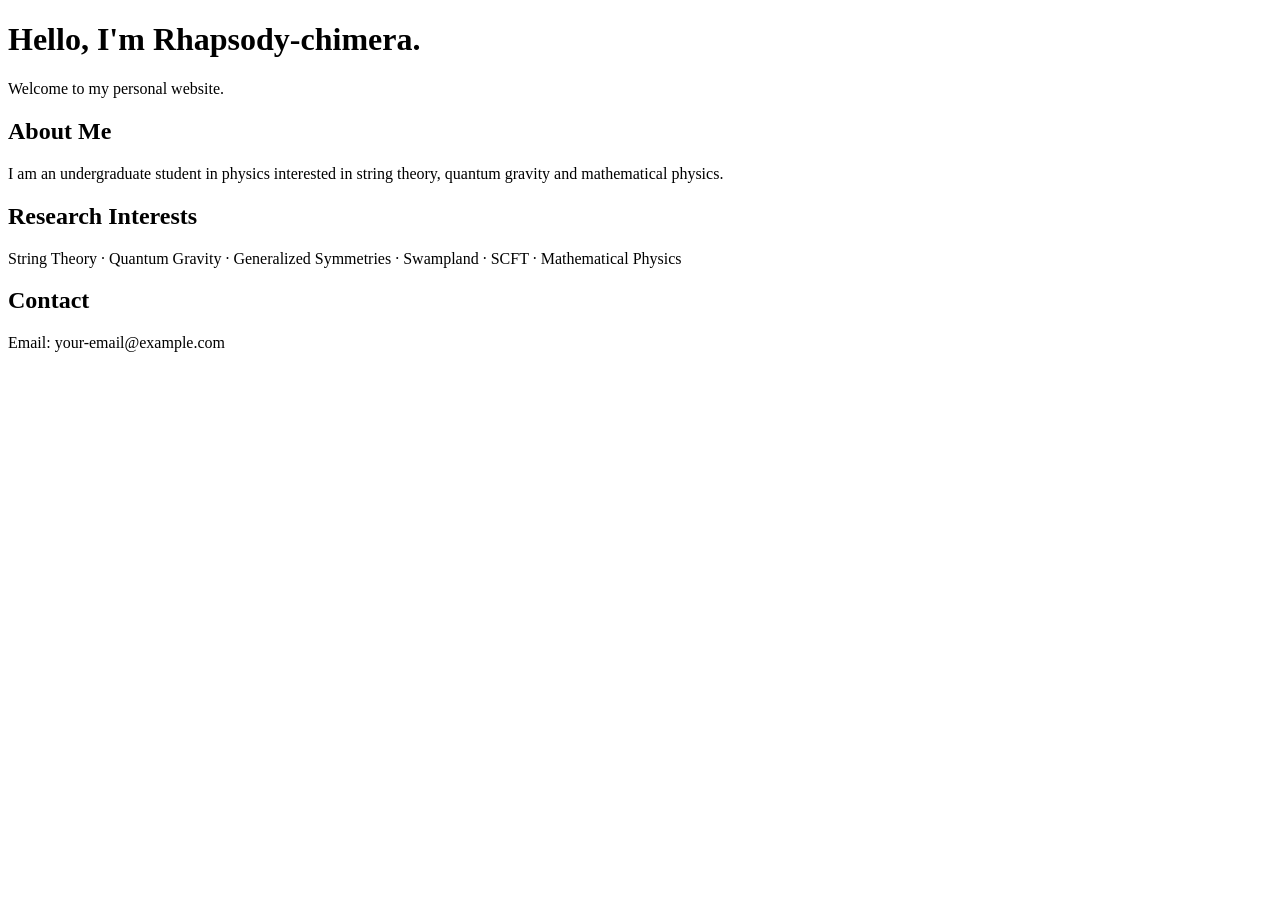
==== index.html @ 691d3041 "Add initial HTML structure for personal website" ====
<!DOCTYPE html>
<html lang="en">
<head>
    <meta charset="UTF-8">
    <meta name="viewport" content="width=device-width, initial-scale=1.0">
    <title>Rhapsody-chimera</title>
</head>

<body>
    <h1>Hello, I'm Rhapsody-chimera.</h1>

    <p>Welcome to my personal website.</p>

    <h2>About Me</h2>
    <p>
        I am an undergraduate student in physics interested in
        string theory, quantum gravity and mathematical physics.
    </p>

    <h2>Research Interests</h2>
    <p>
        String Theory · Quantum Gravity · Generalized Symmetries ·
        Swampland · SCFT · Mathematical Physics
    </p>

    <h2>Contact</h2>
    <p>Email: your-email@example.com</p>
</body>
</html>
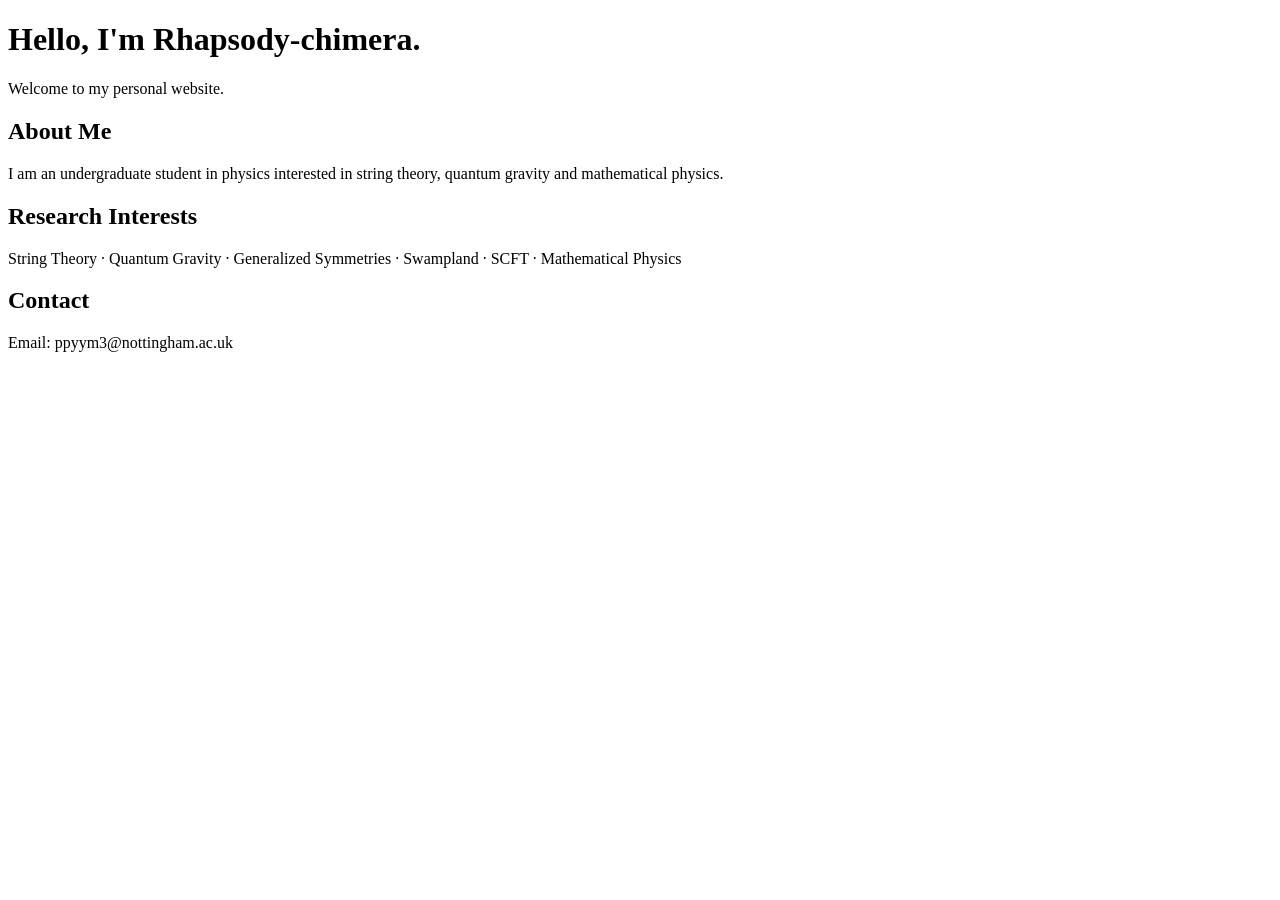
==== commit b9a570b8: "Update contact email in index.html" ====
--- a/index.html
+++ b/index.html
@@ -24,6 +24,6 @@
     </p>
 
     <h2>Contact</h2>
-    <p>Email: your-email@example.com</p>
+    <p>Email: ppyym3@nottingham.ac.uk</p>
 </body>
 </html>
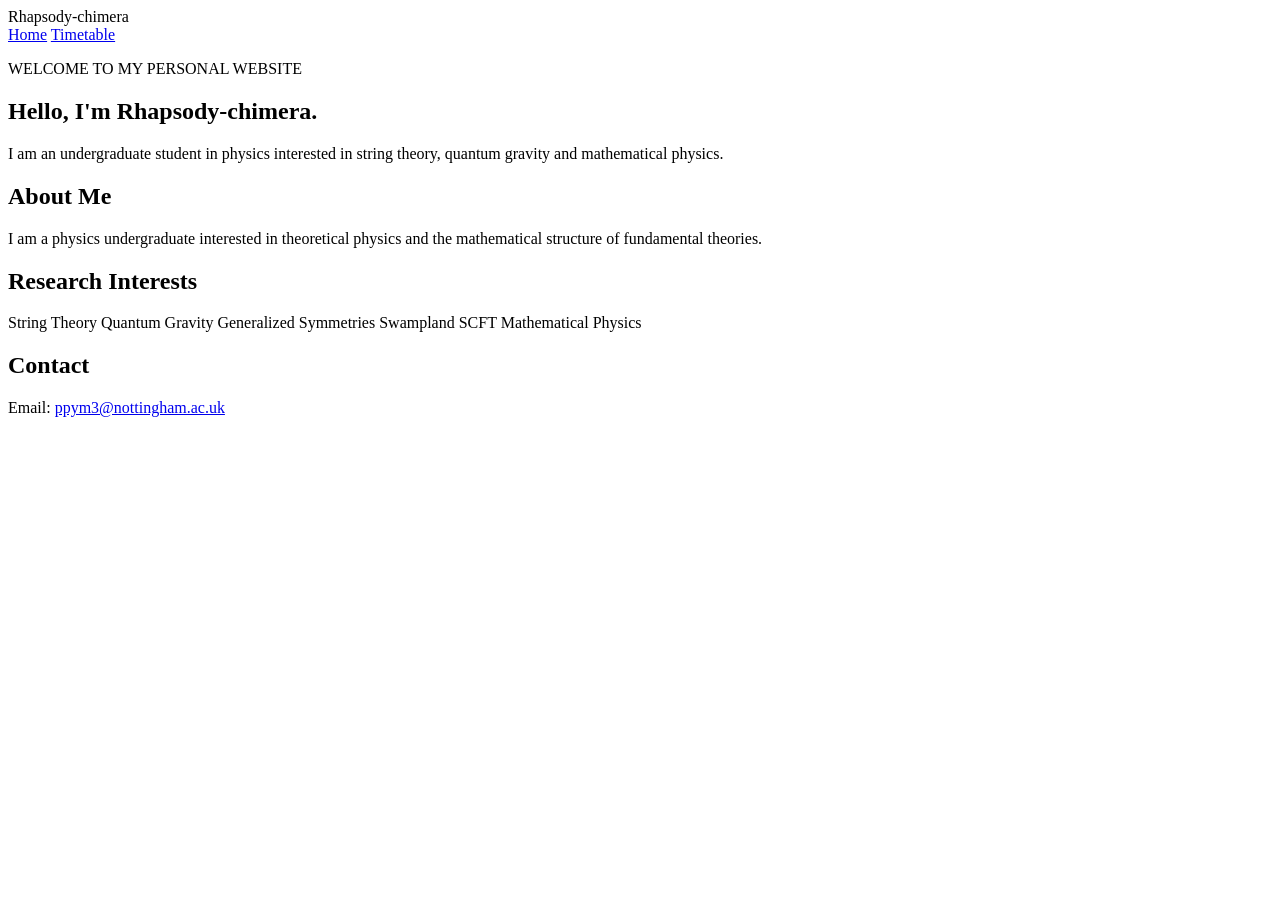
==== commit 592bfc65: "Revamp index.html layout and content structure" ====
--- a/index.html
+++ b/index.html
@@ -1,29 +1,90 @@
 <!DOCTYPE html>
 <html lang="en">
+
 <head>
     <meta charset="UTF-8">
     <meta name="viewport" content="width=device-width, initial-scale=1.0">
     <title>Rhapsody-chimera</title>
+
+    <link rel="stylesheet" href="style.css">
 </head>
 
 <body>
-    <h1>Hello, I'm Rhapsody-chimera.</h1>
 
-    <p>Welcome to my personal website.</p>
+    <nav class="navbar">
+        <div class="logo">Rhapsody-chimera</div>
 
-    <h2>About Me</h2>
-    <p>
-        I am an undergraduate student in physics interested in
-        string theory, quantum gravity and mathematical physics.
-    </p>
+        <div class="nav-links">
+            <a class="active" href="index.html">Home</a>
+            <a href="timetable.html">Timetable</a>
+        </div>
+    </nav>
 
-    <h2>Research Interests</h2>
-    <p>
-        String Theory · Quantum Gravity · Generalized Symmetries ·
-        Swampland · SCFT · Mathematical Physics
-    </p>
 
-    <h2>Contact</h2>
-    <p>Email: ppyym3@nottingham.ac.uk</p>
+    <main class="container">
+
+        <section class="hero glow-card">
+
+            <p class="small-title">WELCOME TO MY PERSONAL WEBSITE</p>
+
+            <h1>Hello, I'm Rhapsody-chimera.</h1>
+
+            <p class="intro">
+                I am an undergraduate student in physics interested in
+                string theory, quantum gravity and mathematical physics.
+            </p>
+
+        </section>
+
+
+        <section class="glow-card">
+
+            <h2>About Me</h2>
+
+            <p>
+                I am a physics undergraduate interested in theoretical physics
+                and the mathematical structure of fundamental theories.
+            </p>
+
+        </section>
+
+
+        <section class="glow-card">
+
+            <h2>Research Interests</h2>
+
+            <div class="tags">
+
+                <span>String Theory</span>
+                <span>Quantum Gravity</span>
+                <span>Generalized Symmetries</span>
+                <span>Swampland</span>
+                <span>SCFT</span>
+                <span>Mathematical Physics</span>
+
+            </div>
+
+        </section>
+
+
+        <section class="glow-card">
+
+            <h2>Contact</h2>
+
+            <p>
+                Email:
+                <a href="mailto:ppym3@nottingham.ac.uk">
+                    ppym3@nottingham.ac.uk
+                </a>
+            </p>
+
+        </section>
+
+    </main>
+
+
+    <script src="script.js"></script>
+
 </body>
+
 </html>
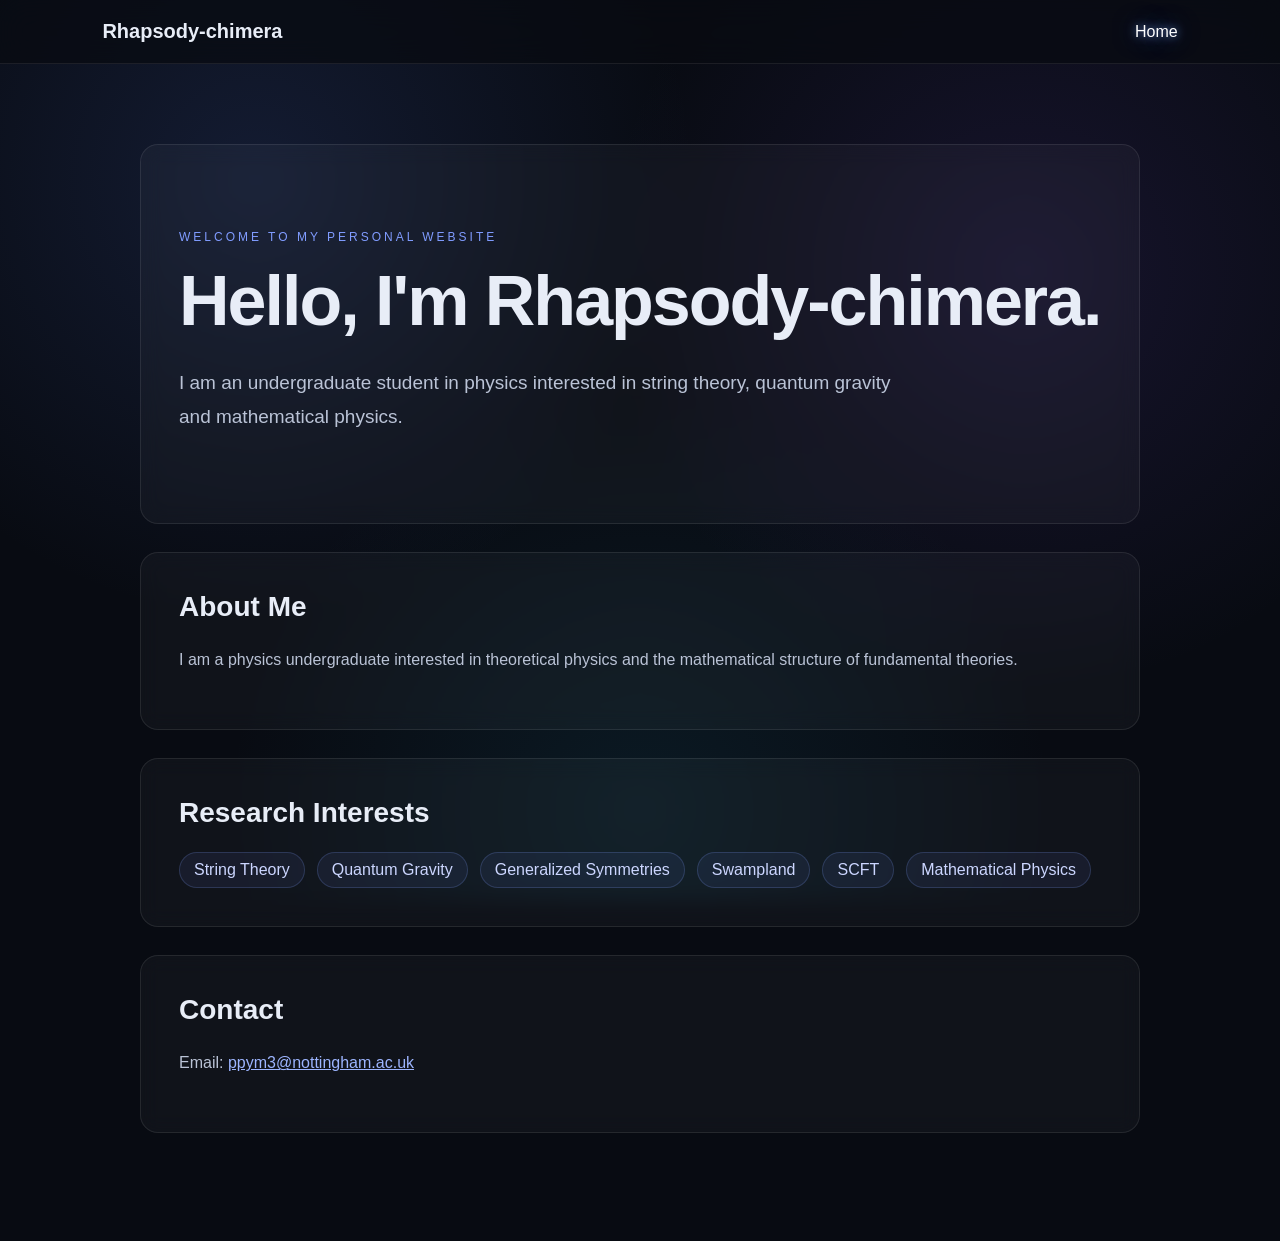
==== commit 6267ef8e: "Remove Timetable link from navigation" ====
--- a/index.html
+++ b/index.html
@@ -16,7 +16,6 @@
 
         <div class="nav-links">
             <a class="active" href="index.html">Home</a>
-            <a href="timetable.html">Timetable</a>
         </div>
     </nav>
 
--- a/style.css
+++ b/style.css
@@ -0,0 +1,309 @@
+* {
+    box-sizing: border-box;
+}
+
+html {
+    scroll-behavior: smooth;
+}
+
+body {
+    margin: 0;
+    min-height: 100vh;
+
+    font-family:
+        Inter,
+        -apple-system,
+        BlinkMacSystemFont,
+        "Segoe UI",
+        sans-serif;
+
+    color: #e8edf7;
+
+    background:
+        radial-gradient(circle at 20% 20%,
+            rgba(66, 94, 180, 0.20),
+            transparent 35%),
+
+        radial-gradient(circle at 80% 30%,
+            rgba(91, 61, 170, 0.18),
+            transparent 35%),
+
+        radial-gradient(circle at 50% 90%,
+            rgba(30, 130, 160, 0.12),
+            transparent 40%),
+
+        #080b12;
+
+    background-attachment: fixed;
+}
+
+
+/* ---------------- 导航栏 ---------------- */
+
+.navbar {
+    position: sticky;
+    top: 0;
+
+    display: flex;
+    justify-content: space-between;
+    align-items: center;
+
+    padding: 20px 8%;
+
+    background: rgba(8, 11, 18, 0.75);
+
+    backdrop-filter: blur(15px);
+
+    border-bottom: 1px solid rgba(255, 255, 255, 0.08);
+
+    z-index: 100;
+}
+
+.logo {
+    font-size: 20px;
+    font-weight: 600;
+}
+
+.nav-links {
+    display: flex;
+    gap: 28px;
+}
+
+.nav-links a {
+    color: #aab3c5;
+    text-decoration: none;
+
+    transition: 0.25s;
+}
+
+.nav-links a:hover,
+.nav-links a.active {
+    color: white;
+
+    text-shadow:
+        0 0 10px rgba(130, 170, 255, 0.8),
+        0 0 25px rgba(90, 130, 255, 0.5);
+}
+
+
+/* ---------------- 主体 ---------------- */
+
+.container {
+    max-width: 1050px;
+
+    margin: auto;
+
+    padding: 80px 25px;
+}
+
+.hero {
+    padding-top: 70px !important;
+    padding-bottom: 70px !important;
+}
+
+h1 {
+    font-size: clamp(40px, 6vw, 70px);
+
+    margin: 10px 0 25px;
+
+    letter-spacing: -2px;
+}
+
+h2 {
+    font-size: 28px;
+
+    margin-top: 0;
+}
+
+p {
+    line-height: 1.8;
+
+    color: #bac3d6;
+}
+
+.intro {
+    max-width: 720px;
+
+    font-size: 19px;
+}
+
+.small-title {
+    color: #809cff;
+
+    font-size: 12px;
+
+    letter-spacing: 3px;
+}
+
+
+/* ---------------- 发光卡片 ---------------- */
+
+.glow-card {
+    position: relative;
+
+    overflow: hidden;
+
+    margin-bottom: 28px;
+
+    padding: 38px;
+
+    border-radius: 18px;
+
+    background: rgba(255, 255, 255, 0.035);
+
+    border: 1px solid rgba(255, 255, 255, 0.09);
+
+    backdrop-filter: blur(10px);
+
+    transition:
+        transform 0.25s,
+        border-color 0.25s;
+}
+
+
+/*
+    这个伪元素就是鼠标光晕
+*/
+
+.glow-card::before {
+    content: "";
+
+    position: absolute;
+
+    inset: 0;
+
+    pointer-events: none;
+
+    background:
+        radial-gradient(
+            400px circle at var(--mouse-x) var(--mouse-y),
+            rgba(120, 160, 255, 0.18),
+            transparent 40%
+        );
+
+    opacity: 0;
+
+    transition: opacity 0.25s;
+}
+
+.glow-card:hover::before {
+    opacity: 1;
+}
+
+.glow-card:hover {
+    transform: translateY(-3px);
+
+    border-color: rgba(120, 160, 255, 0.35);
+}
+
+
+/* ---------------- Research 标签 ---------------- */
+
+.tags {
+    display: flex;
+
+    flex-wrap: wrap;
+
+    gap: 12px;
+}
+
+.tags span {
+    padding: 8px 14px;
+
+    border-radius: 999px;
+
+    background: rgba(110, 140, 255, 0.08);
+
+    border: 1px solid rgba(130, 160, 255, 0.20);
+
+    color: #ccd6ff;
+}
+
+
+/* ---------------- 链接 ---------------- */
+
+a {
+    color: #9db5ff;
+}
+
+
+/* ---------------- 手机 ---------------- */
+
+@media (max-width: 650px) {
+
+    .navbar {
+        padding: 18px 22px;
+    }
+
+    .logo {
+        font-size: 16px;
+    }
+
+    .nav-links {
+        gap: 15px;
+    }
+
+    .container {
+        padding: 45px 18px;
+    }
+
+    .glow-card {
+        padding: 25px;
+    }
+}
+.table-wrapper {
+    width: 100%;
+
+    overflow-x: auto;
+}
+
+.timetable {
+    width: 100%;
+
+    min-width: 850px;
+
+    border-collapse: collapse;
+
+    margin-top: 25px;
+}
+
+.timetable th,
+.timetable td {
+
+    padding: 15px;
+
+    border: 1px solid rgba(255,255,255,0.1);
+
+    text-align: center;
+
+    vertical-align: middle;
+}
+
+.timetable th {
+
+    background: rgba(100,130,220,0.15);
+
+    color: white;
+}
+
+.timetable td {
+
+    color: #cbd3e6;
+}
+
+.timetable tr:hover td {
+
+    background: rgba(100,140,255,0.06);
+}
+
+.timetable .clash {
+
+    background: rgba(220,70,90,0.12);
+
+    color: #ffb6c1;
+}
+
+.timetable .clash:hover {
+
+    background: rgba(220,70,90,0.20);
+}
